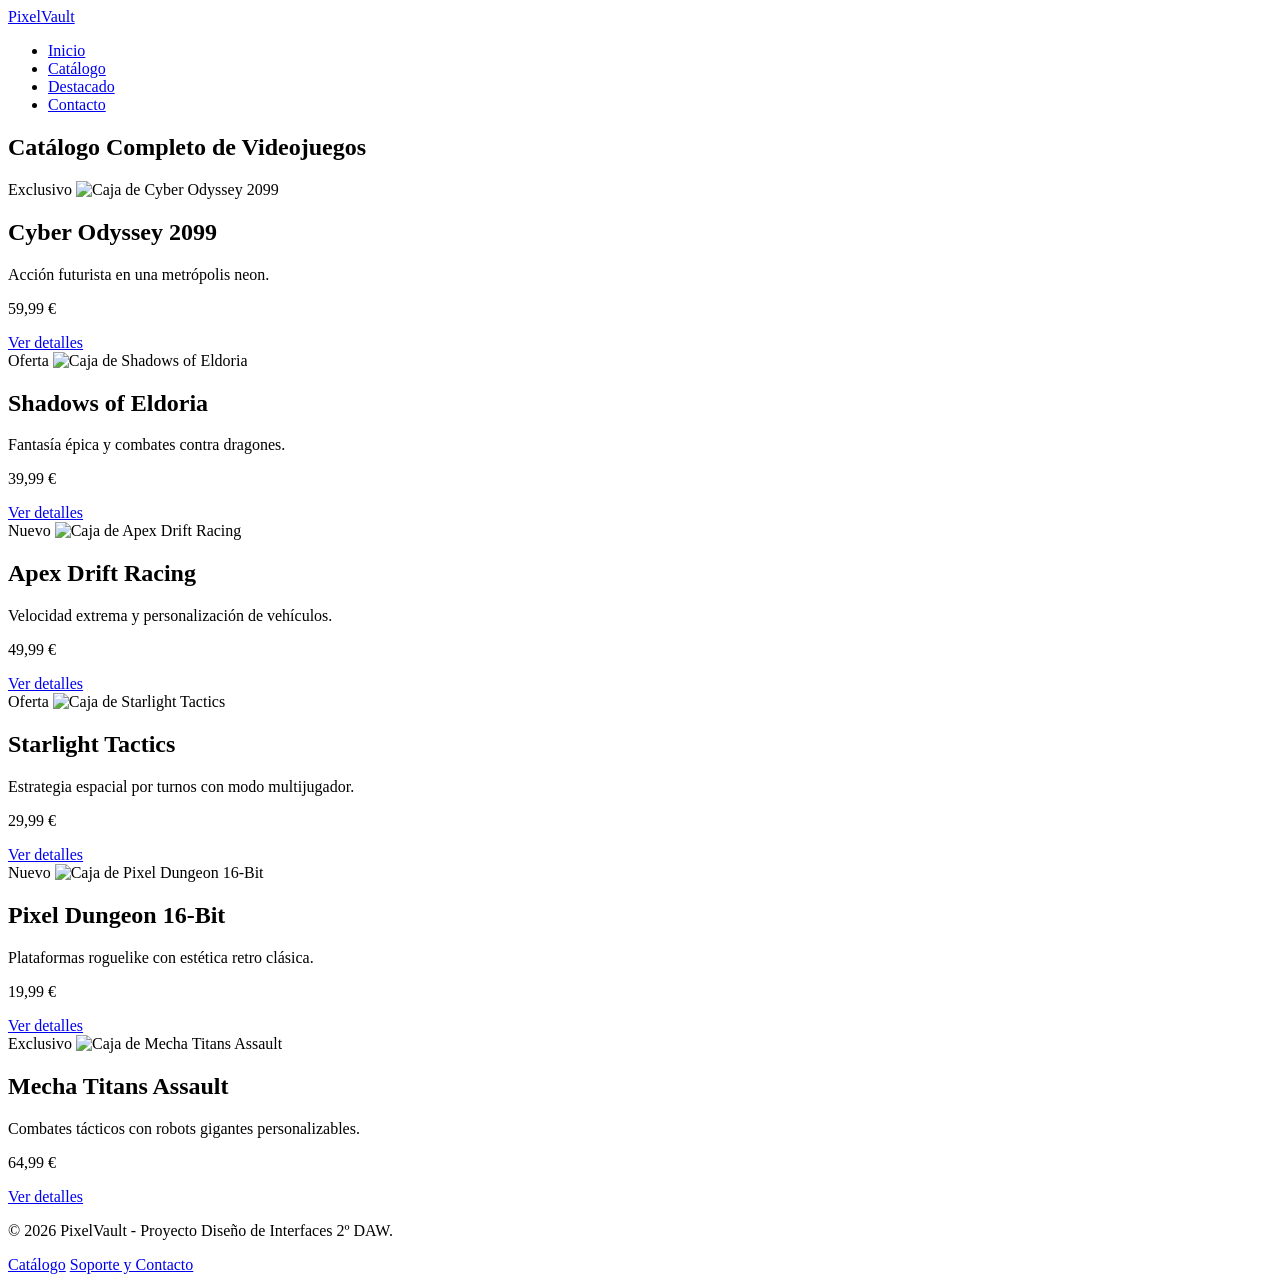
==== catalogo.html @ 3bde00e8 "agregar archivos HTML para catálogo, contacto y producto" ====
<!DOCTYPE html>
<html lang="es">
<head>
  <meta charset="UTF-8">
  <meta name="viewport" content="width=device-width, initial-scale=1.0">
  <title>PixelVault - Catálogo</title>
  <link rel="stylesheet" href="css/main.css">
</head>
<body>
  <header class="header">
    <div class="header__container">
      <a href="index.html" class="header__logo">PixelVault</a>
      <nav aria-label="Navegación principal">
        <ul class="header__nav-list">
          <li><a href="index.html" class="header__nav-link">Inicio</a></li>
          <li><a href="catalogo.html" class="header__nav-link header__nav-link--active">Catálogo</a></li>
          <li><a href="producto.html" class="header__nav-link">Destacado</a></li>
          <li><a href="contacto.html" class="header__nav-link">Contacto</a></li>
        </ul>
      </nav>
    </div>
  </header>

  <main class="main-container">
    <section class="section">
      <h1 class="section__title">Catálogo Completo de Videojuegos</h1>
      <div class="catalog-grid">
        <article class="card card--destacada">
          <span class="card__badge card__badge--exclusivo">Exclusivo</span>
          <img src="https://picsum.photos/seed/game1/400/250" alt="Caja de Cyber Odyssey 2099" class="card__image">
          <div class="card__body">
            <h2 class="card__title">Cyber Odyssey 2099</h2>
            <p class="card__description">Acción futurista en una metrópolis neon.</p>
            <p class="card__price">59,99 €</p>
            <a href="producto.html" class="button button--primary">Ver detalles</a>
          </div>
        </article>

        <article class="card">
          <span class="card__badge card__badge--oferta">Oferta</span>
          <img src="https://picsum.photos/seed/game2/400/250" alt="Caja de Shadows of Eldoria" class="card__image">
          <div class="card__body">
            <h2 class="card__title">Shadows of Eldoria</h2>
            <p class="card__description">Fantasía épica y combates contra dragones.</p>
            <p class="card__price">39,99 €</p>
            <a href="producto.html" class="button button--secondary">Ver detalles</a>
          </div>
        </article>

        <article class="card">
          <span class="card__badge card__badge--nuevo">Nuevo</span>
          <img src="https://picsum.photos/seed/game3/400/250" alt="Caja de Apex Drift Racing" class="card__image">
          <div class="card__body">
            <h2 class="card__title">Apex Drift Racing</h2>
            <p class="card__description">Velocidad extrema y personalización de vehículos.</p>
            <p class="card__price">49,99 €</p>
            <a href="producto.html" class="button button--secondary">Ver detalles</a>
          </div>
        </article>

        <article class="card">
          <span class="card__badge card__badge--oferta">Oferta</span>
          <img src="https://picsum.photos/seed/game4/400/250" alt="Caja de Starlight Tactics" class="card__image">
          <div class="card__body">
            <h2 class="card__title">Starlight Tactics</h2>
            <p class="card__description">Estrategia espacial por turnos con modo multijugador.</p>
            <p class="card__price">29,99 €</p>
            <a href="producto.html" class="button button--secondary">Ver detalles</a>
          </div>
        </article>

        <article class="card">
          <span class="card__badge card__badge--nuevo">Nuevo</span>
          <img src="https://picsum.photos/seed/game5/400/250" alt="Caja de Pixel Dungeon 16-Bit" class="card__image">
          <div class="card__body">
            <h2 class="card__title">Pixel Dungeon 16-Bit</h2>
            <p class="card__description">Plataformas roguelike con estética retro clásica.</p>
            <p class="card__price">19,99 €</p>
            <a href="producto.html" class="button button--secondary">Ver detalles</a>
          </div>
        </article>

        <article class="card card--destacada">
          <span class="card__badge card__badge--exclusivo">Exclusivo</span>
          <img src="https://picsum.photos/seed/game6/400/250" alt="Caja de Mecha Titans Assault" class="card__image">
          <div class="card__body">
            <h2 class="card__title">Mecha Titans Assault</h2>
            <p class="card__description">Combates tácticos con robots gigantes personalizables.</p>
            <p class="card__price">64,99 €</p>
            <a href="producto.html" class="button button--primary">Ver detalles</a>
          </div>
        </article>
      </div>
    </section>
  </main>

  <footer class="footer">
    <div class="footer__container">
      <p class="footer__copy">&copy; 2026 PixelVault - Proyecto Diseño de Interfaces 2º DAW.</p>
      <div class="footer__links">
        <a href="catalogo.html" class="footer__link">Catálogo</a>
        <a href="contacto.html" class="footer__link">Soporte y Contacto</a>
      </div>
    </div>
  </footer>
</body>
</html>
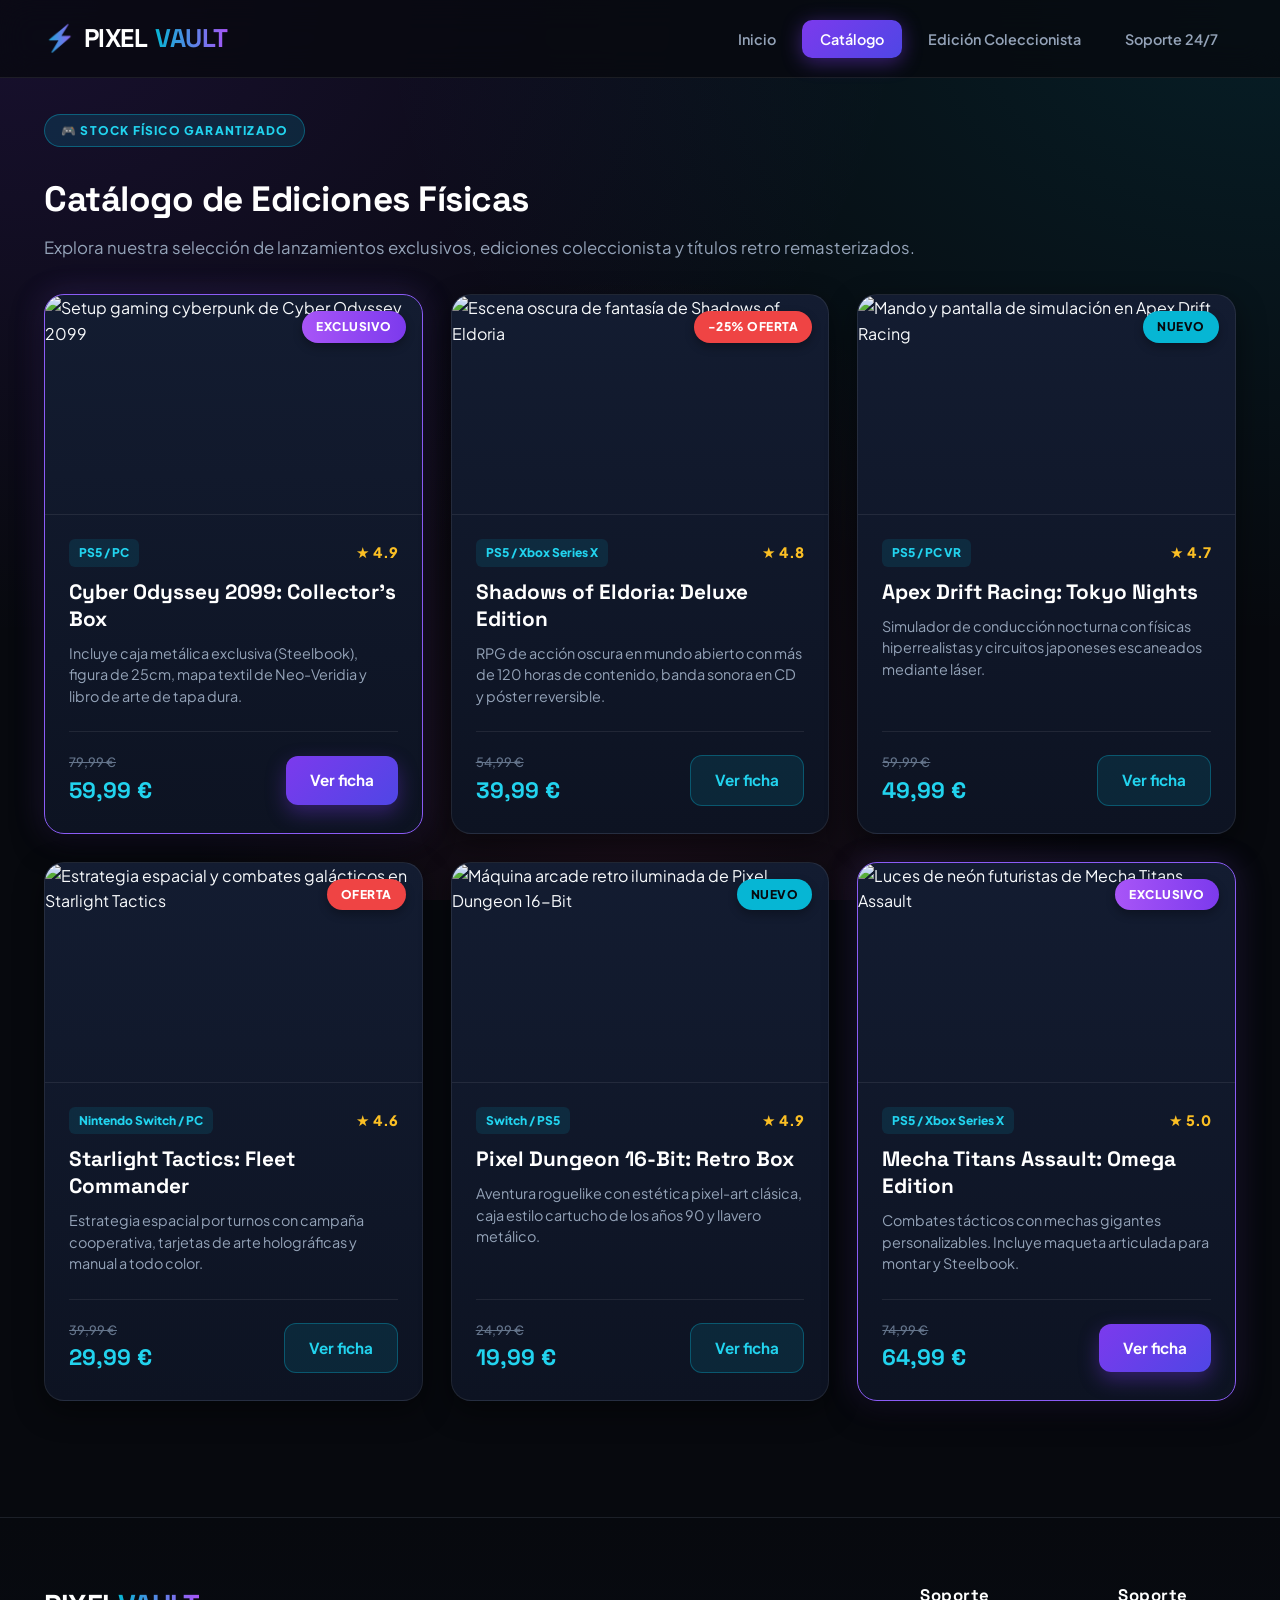
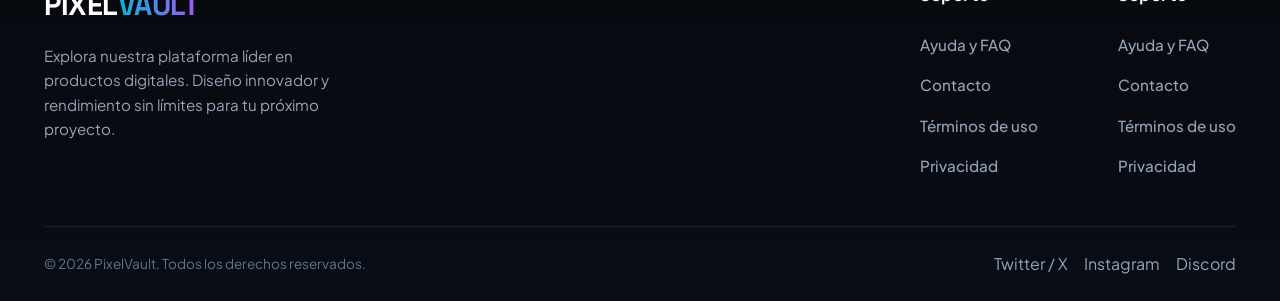
==== commit 0e4078a8: "ultimos cambios realizados" ====
--- a/catalogo.html
+++ b/catalogo.html
@@ -3,105 +3,222 @@
 <head>
   <meta charset="UTF-8">
   <meta name="viewport" content="width=device-width, initial-scale=1.0">
-  <title>PixelVault - Catálogo</title>
+  <title>PixelVault — Catálogo Completo</title>
+  <link rel="preconnect" href="https://fonts.googleapis.com">
+  <link rel="preconnect" href="https://fonts.gstatic.com" crossorigin>
+  <link href="https://fonts.googleapis.com/css2?family=Plus+Jakarta+Sans:wght@400;500;600;700&family=Space+Grotesk:wght@700;800&display=swap" rel="stylesheet">
   <link rel="stylesheet" href="css/main.css">
 </head>
 <body>
+
+
   <header class="header">
     <div class="header__container">
-      <a href="index.html" class="header__logo">PixelVault</a>
+      <a href="index.html" class="header__logo">
+        <span class="header__logo-icon">⚡</span> PIXEL<span>VAULT</span>
+      </a>
       <nav aria-label="Navegación principal">
         <ul class="header__nav-list">
           <li><a href="index.html" class="header__nav-link">Inicio</a></li>
           <li><a href="catalogo.html" class="header__nav-link header__nav-link--active">Catálogo</a></li>
-          <li><a href="producto.html" class="header__nav-link">Destacado</a></li>
-          <li><a href="contacto.html" class="header__nav-link">Contacto</a></li>
+          <li><a href="producto.html" class="header__nav-link">Edición Coleccionista</a></li>
+          <li><a href="contacto.html" class="header__nav-link">Soporte 24/7</a></li>
         </ul>
       </nav>
     </div>
   </header>
 
+ 
   <main class="main-container">
+    
     <section class="section">
-      <h1 class="section__title">Catálogo Completo de Videojuegos</h1>
+      <div class="section__header">
+        <div>
+          <span class="hero__tag">🎮 STOCK FÍSICO GARANTIZADO</span>
+          <h1 class="section__title">Catálogo de Ediciones Físicas</h1>
+          <p class="section__subtitle">Explora nuestra selección de lanzamientos exclusivos, ediciones coleccionista y títulos retro remasterizados.</p>
+        </div>
+      </div>
+
+    
       <div class="catalog-grid">
+        
+      
         <article class="card card--destacada">
           <span class="card__badge card__badge--exclusivo">Exclusivo</span>
-          <img src="https://picsum.photos/seed/game1/400/250" alt="Caja de Cyber Odyssey 2099" class="card__image">
-          <div class="card__body">
-            <h2 class="card__title">Cyber Odyssey 2099</h2>
-            <p class="card__description">Acción futurista en una metrópolis neon.</p>
-            <p class="card__price">59,99 €</p>
-            <a href="producto.html" class="button button--primary">Ver detalles</a>
-          </div>
-        </article>
-
+          <img src="https://images.unsplash.com/photo-1542751371-adc38448a05e?auto=format&fit=crop&w=800&q=80" alt="Setup gaming cyberpunk de Cyber Odyssey 2099" class="card__image">
+          <div class="card__body">
+            <div class="card__meta">
+              <span class="card__platform">PS5 / PC</span>
+              <span class="card__rating">★ 4.9</span>
+            </div>
+            <h2 class="card__title">Cyber Odyssey 2099: Collector's Box</h2>
+            <p class="card__description">Incluye caja metálica exclusiva (Steelbook), figura de 25cm, mapa textil de Neo-Veridia y libro de arte de tapa dura.</p>
+            <div class="card__footer">
+              <div class="card__price-box">
+                <span class="card__old-price">79,99 €</span>
+                <span class="card__price">59,99 €</span>
+              </div>
+              <a href="producto.html" class="button button--primary">Ver ficha</a>
+            </div>
+          </div>
+        </article>
+
+       
+        <article class="card">
+          <span class="card__badge card__badge--oferta">-25% Oferta</span>
+          <img src="https://images.unsplash.com/photo-1511512578047-dfb367046420?auto=format&fit=crop&w=800&q=80" alt="Escena oscura de fantasía de Shadows of Eldoria" class="card__image">
+          <div class="card__body">
+            <div class="card__meta">
+              <span class="card__platform">PS5 / Xbox Series X</span>
+              <span class="card__rating">★ 4.8</span>
+            </div>
+            <h2 class="card__title">Shadows of Eldoria: Deluxe Edition</h2>
+            <p class="card__description">RPG de acción oscura en mundo abierto con más de 120 horas de contenido, banda sonora en CD y póster reversible.</p>
+            <div class="card__footer">
+              <div class="card__price-box">
+                <span class="card__old-price">54,99 €</span>
+                <span class="card__price">39,99 €</span>
+              </div>
+              <a href="producto.html" class="button button--secondary">Ver ficha</a>
+            </div>
+          </div>
+        </article>
+
+       
+        <article class="card">
+          <span class="card__badge card__badge--nuevo">Nuevo</span>
+          <img src="https://images.unsplash.com/photo-1552820728-8b83bb6b773f?auto=format&fit=crop&w=800&q=80" alt="Mando y pantalla de simulación en Apex Drift Racing" class="card__image">
+          <div class="card__body">
+            <div class="card__meta">
+              <span class="card__platform">PS5 / PC VR</span>
+              <span class="card__rating">★ 4.7</span>
+            </div>
+            <h2 class="card__title">Apex Drift Racing: Tokyo Nights</h2>
+            <p class="card__description">Simulador de conducción nocturna con físicas hiperrealistas y circuitos japoneses escaneados mediante láser.</p>
+            <div class="card__footer">
+              <div class="card__price-box">
+                <span class="card__old-price">59,99 €</span>
+                <span class="card__price">49,99 €</span>
+              </div>
+              <a href="producto.html" class="button button--secondary">Ver ficha</a>
+            </div>
+          </div>
+        </article>
+
+        
         <article class="card">
           <span class="card__badge card__badge--oferta">Oferta</span>
-          <img src="https://picsum.photos/seed/game2/400/250" alt="Caja de Shadows of Eldoria" class="card__image">
-          <div class="card__body">
-            <h2 class="card__title">Shadows of Eldoria</h2>
-            <p class="card__description">Fantasía épica y combates contra dragones.</p>
-            <p class="card__price">39,99 €</p>
-            <a href="producto.html" class="button button--secondary">Ver detalles</a>
+          <img src="https://images.unsplash.com/photo-1614294149010-950b698f72c0?auto=format&fit=crop&w=800&q=80" alt="Estrategia espacial y combates galácticos en Starlight Tactics" class="card__image">
+          <div class="card__body">
+            <div class="card__meta">
+              <span class="card__platform">Nintendo Switch / PC</span>
+              <span class="card__rating">★ 4.6</span>
+            </div>
+            <h2 class="card__title">Starlight Tactics: Fleet Commander</h2>
+            <p class="card__description">Estrategia espacial por turnos con campaña cooperativa, tarjetas de arte holográficas y manual a todo color.</p>
+            <div class="card__footer">
+              <div class="card__price-box">
+                <span class="card__old-price">39,99 €</span>
+                <span class="card__price">29,99 €</span>
+              </div>
+              <a href="producto.html" class="button button--secondary">Ver ficha</a>
+            </div>
           </div>
         </article>
 
         <article class="card">
           <span class="card__badge card__badge--nuevo">Nuevo</span>
-          <img src="https://picsum.photos/seed/game3/400/250" alt="Caja de Apex Drift Racing" class="card__image">
-          <div class="card__body">
-            <h2 class="card__title">Apex Drift Racing</h2>
-            <p class="card__description">Velocidad extrema y personalización de vehículos.</p>
-            <p class="card__price">49,99 €</p>
-            <a href="producto.html" class="button button--secondary">Ver detalles</a>
-          </div>
-        </article>
-
-        <article class="card">
-          <span class="card__badge card__badge--oferta">Oferta</span>
-          <img src="https://picsum.photos/seed/game4/400/250" alt="Caja de Starlight Tactics" class="card__image">
-          <div class="card__body">
-            <h2 class="card__title">Starlight Tactics</h2>
-            <p class="card__description">Estrategia espacial por turnos con modo multijugador.</p>
-            <p class="card__price">29,99 €</p>
-            <a href="producto.html" class="button button--secondary">Ver detalles</a>
-          </div>
-        </article>
-
-        <article class="card">
-          <span class="card__badge card__badge--nuevo">Nuevo</span>
-          <img src="https://picsum.photos/seed/game5/400/250" alt="Caja de Pixel Dungeon 16-Bit" class="card__image">
-          <div class="card__body">
-            <h2 class="card__title">Pixel Dungeon 16-Bit</h2>
-            <p class="card__description">Plataformas roguelike con estética retro clásica.</p>
-            <p class="card__price">19,99 €</p>
-            <a href="producto.html" class="button button--secondary">Ver detalles</a>
-          </div>
-        </article>
-
+          <img src="https://images.unsplash.com/photo-1550745165-9bc0b252726f?auto=format&fit=crop&w=800&q=80" alt="Máquina arcade retro iluminada de Pixel Dungeon 16-Bit" class="card__image">
+          <div class="card__body">
+            <div class="card__meta">
+              <span class="card__platform">Switch / PS5</span>
+              <span class="card__rating">★ 4.9</span>
+            </div>
+            <h2 class="card__title">Pixel Dungeon 16-Bit: Retro Box</h2>
+            <p class="card__description">Aventura roguelike con estética pixel-art clásica, caja estilo cartucho de los años 90 y llavero metálico.</p>
+            <div class="card__footer">
+              <div class="card__price-box">
+                <span class="card__old-price">24,99 €</span>
+                <span class="card__price">19,99 €</span>
+              </div>
+              <a href="producto.html" class="button button--secondary">Ver ficha</a>
+            </div>
+          </div>
+        </article>
+
+      
         <article class="card card--destacada">
           <span class="card__badge card__badge--exclusivo">Exclusivo</span>
-          <img src="https://picsum.photos/seed/game6/400/250" alt="Caja de Mecha Titans Assault" class="card__image">
-          <div class="card__body">
-            <h2 class="card__title">Mecha Titans Assault</h2>
-            <p class="card__description">Combates tácticos con robots gigantes personalizables.</p>
-            <p class="card__price">64,99 €</p>
-            <a href="producto.html" class="button button--primary">Ver detalles</a>
-          </div>
-        </article>
+          <img src="https://images.unsplash.com/photo-1563089145-599997674d42?auto=format&fit=crop&w=800&q=80" alt="Luces de neón futuristas de Mecha Titans Assault" class="card__image">
+          <div class="card__body">
+            <div class="card__meta">
+              <span class="card__platform">PS5 / Xbox Series X</span>
+              <span class="card__rating">★ 5.0</span>
+            </div>
+            <h2 class="card__title">Mecha Titans Assault: Omega Edition</h2>
+            <p class="card__description">Combates tácticos con mechas gigantes personalizables. Incluye maqueta articulada para montar y Steelbook.</p>
+            <div class="card__footer">
+              <div class="card__price-box">
+                <span class="card__old-price">74,99 €</span>
+                <span class="card__price">64,99 €</span>
+              </div>
+              <a href="producto.html" class="button button--primary">Ver ficha</a>
+            </div>
+          </div>
+        </article>
+
       </div>
     </section>
+
   </main>
 
-  <footer class="footer">
-    <div class="footer__container">
-      <p class="footer__copy">&copy; 2026 PixelVault - Proyecto Diseño de Interfaces 2º DAW.</p>
-      <div class="footer__links">
-        <a href="catalogo.html" class="footer__link">Catálogo</a>
-        <a href="contacto.html" class="footer__link">Soporte y Contacto</a>
+ 
+<footer class="footer">
+  <div class="footer__container">
+    
+    <div class="footer__top">
+      
+      <div class="footer__brand">
+        <a href="index.html" class="footer__logo">PIXEL<span>VAULT</span></a>
+        <p class="footer__desc">
+          Explora nuestra plataforma líder en productos digitales. Diseño innovador y rendimiento sin límites para tu próximo proyecto.
+        </p>
+      </div>
+      
+      
+      <div class="footer__links-grid">
+        <div class="footer__nav">
+          <h4 class="footer__nav-title">Soporte</h4>
+          <a href="ayuda.html" class="footer__link">Ayuda y FAQ</a>
+          <a href="contacto.html" class="footer__link">Contacto</a>
+          <a href="terminos.html" class="footer__link">Términos de uso</a>
+          <a href="privacidad.html" class="footer__link">Privacidad</a>
+        </div>
+        
+        <div class="footer__nav">
+  <h4 class="footer__nav-title">Soporte</h4>
+  <a href="ayuda.html" class="footer__link">Ayuda y FAQ</a>
+  <a href="contacto.html" class="footer__link">Contacto</a>
+  <a href="terminos.html" class="footer__link">Términos de uso</a>
+  <a href="privacidad.html" class="footer__link">Privacidad</a>
+</div>
       </div>
     </div>
-  </footer>
+    
+   
+    <div class="footer__bottom">
+      <p class="footer__copy">&copy; 2026 PixelVault. Todos los derechos reservados.</p>
+      
+      <div class="footer__socials">
+        <a href="#" class="footer__social-link">Twitter / X</a>
+        <a href="#" class="footer__social-link">Instagram</a>
+        <a href="#" class="footer__social-link">Discord</a>
+      </div>
+    </div>
+    
+  </div>
+</footer>
+
 </body>
 </html>
--- a/css/main.css
+++ b/css/main.css
@@ -0,0 +1,825 @@
+/* ================= VARIABLES Y RESET ================= */
+@import url('https://fonts.googleapis.com/css2?family=Plus+Jakarta+Sans:wght@400;500;600;700&family=Space+Grotesk:wght@700;800&display=swap');
+
+* {
+  margin: 0;
+  padding: 0;
+  box-sizing: border-box;
+}
+
+html {
+  scroll-behavior: smooth;
+}
+
+body {
+  font-family: 'Plus Jakarta Sans', system-ui, -apple-system, sans-serif;
+  font-size: 16px;
+  background-color: #07090e;
+  background-image: 
+    radial-gradient(at 0% 0%, rgba(124, 58, 237, 0.15) 0px, transparent 50%),
+    radial-gradient(at 100% 0%, rgba(6, 182, 212, 0.12) 0px, transparent 50%),
+    radial-gradient(at 50% 100%, rgba(236, 72, 153, 0.08) 0px, transparent 50%);
+  background-attachment: fixed;
+  color: #f8fafc;
+  line-height: 1.6;
+  min-height: 100vh;
+  display: flex;
+  flex-direction: column;
+}
+
+a { text-decoration: none; color: inherit; }
+ul { list-style: none; }
+img { max-width: 100%; display: block; }
+
+.main-container {
+  width: 100%;
+  max-width: 1240px;
+  margin: 0 auto;
+  padding: 36px 24px;
+  flex: 1;
+}
+
+/* ================= HEADER ================= */
+.header {
+  background-color: rgba(7, 9, 14, 0.75);
+  backdrop-filter: blur(16px);
+  -webkit-backdrop-filter: blur(16px);
+  border-bottom: 1px solid rgba(255, 255, 255, 0.08);
+  padding: 18px 0;
+  position: sticky;
+  top: 0;
+  z-index: 1000;
+}
+
+.header__container {
+  max-width: 1240px;
+  margin: 0 auto;
+  padding: 0 24px;
+  display: flex;
+  justify-content: space-between;
+  align-items: center;
+}
+
+.header__logo {
+  font-family: 'Space Grotesk', sans-serif;
+  font-size: 1.6rem;
+  font-weight: 800;
+  letter-spacing: -0.5px;
+  color: #ffffff;
+  display: flex;
+  align-items: center;
+  gap: 8px;
+}
+
+.header__logo span {
+  background: linear-gradient(90deg, #06b6d4, #a855f7);
+  -webkit-background-clip: text;
+  -webkit-text-fill-color: transparent;
+}
+
+.header__nav-list {
+  display: flex;
+  align-items: center;
+  gap: 8px;
+}
+
+.header__nav-link {
+  color: #94a3b8;
+  font-weight: 600;
+  font-size: 0.9rem;
+  padding: 10px 18px;
+  border-radius: 10px;
+  transition: all 0.2s ease;
+}
+
+.header__nav-link:hover {
+  color: #ffffff;
+  background-color: rgba(255, 255, 255, 0.06);
+}
+
+.header__nav-link--active {
+  color: #ffffff;
+  background: linear-gradient(135deg, #7c3aed 0%, #4f46e5 100%);
+  box-shadow: 0 4px 20px rgba(124, 58, 237, 0.45);
+}
+
+/* ================= HERO ================= */
+.hero {
+  position: relative;
+  background: 
+    radial-gradient(circle at 80% 20%, rgba(6, 182, 212, 0.2), transparent 40%),
+    radial-gradient(circle at 20% 80%, rgba(124, 58, 237, 0.25), transparent 45%),
+    linear-gradient(145deg, #111827 0%, #090d16 100%);
+  border: 1px solid rgba(124, 58, 237, 0.35);
+  border-radius: 24px;
+  padding: 72px 32px;
+  text-align: center;
+  margin-bottom: 64px;
+  box-shadow: 0 25px 60px rgba(0, 0, 0, 0.65), inset 0 1px 0 rgba(255, 255, 255, 0.1);
+}
+
+.hero__tag {
+  display: inline-block;
+  background: rgba(6, 182, 212, 0.15);
+  color: #22d3ee;
+  border: 1px solid rgba(6, 182, 212, 0.4);
+  padding: 6px 16px;
+  border-radius: 99px;
+  font-size: 0.75rem;
+  font-weight: 800;
+  letter-spacing: 1.2px;
+  text-transform: uppercase;
+  margin-bottom: 24px;
+}
+
+.hero__title {
+  font-family: 'Space Grotesk', sans-serif;
+  font-size: 3.4rem;
+  font-weight: 800;
+  line-height: 1.1;
+  max-width: 820px;
+  margin: 0 auto 20px;
+  color: #ffffff;
+  letter-spacing: -1px;
+}
+
+.hero__subtitle {
+  font-size: 1.15rem;
+  color: #94a3b8;
+  max-width: 640px;
+  margin: 0 auto 36px;
+}
+
+.hero__actions {
+  display: flex;
+  justify-content: center;
+  gap: 16px;
+  margin-bottom: 48px;
+  flex-wrap: wrap;
+}
+
+.hero__stats {
+  display: flex;
+  justify-content: center;
+  gap: 64px;
+  padding-top: 32px;
+  border-top: 1px solid rgba(255, 255, 255, 0.08);
+}
+
+.hero__stat-item {
+  display: flex;
+  flex-direction: column;
+  align-items: center;
+}
+
+.hero__stat-number {
+  font-family: 'Space Grotesk', sans-serif;
+  font-size: 2.2rem;
+  font-weight: 800;
+  color: #22d3ee;
+  line-height: 1.1;
+}
+
+.hero__stat-label {
+  font-size: 0.85rem;
+  color: #94a3b8;
+  font-weight: 500;
+  text-transform: uppercase;
+  letter-spacing: 1px;
+  margin-top: 4px;
+}
+
+/* ================= BOTONES ================= */
+.button {
+  display: inline-flex;
+  align-items: center;
+  justify-content: center;
+  padding: 12px 24px;
+  border-radius: 12px;
+  font-weight: 700;
+  font-size: 0.95rem;
+  cursor: pointer;
+  border: none;
+  transition: all 0.25s ease;
+}
+
+.button:hover { transform: translateY(-3px); }
+
+.button--primary {
+  background: linear-gradient(135deg, #7c3aed 0%, #4f46e5 100%);
+  color: #ffffff;
+  box-shadow: 0 8px 20px rgba(124, 58, 237, 0.35);
+}
+.button--primary:hover {
+  box-shadow: 0 12px 28px rgba(124, 58, 237, 0.6);
+  filter: brightness(1.1);
+}
+
+.button--secondary {
+  background-color: rgba(6, 182, 212, 0.12);
+  color: #22d3ee;
+  border: 1px solid rgba(6, 182, 212, 0.35);
+}
+.button--secondary:hover {
+  background-color: #06b6d4;
+  color: #07090e;
+  box-shadow: 0 8px 20px rgba(6, 182, 212, 0.35);
+}
+
+/* ================= SECCIONES Y GRID ================= */
+.section { margin-bottom: 80px; }
+
+.section__header {
+  display: flex;
+  justify-content: space-between;
+  align-items: flex-end;
+  margin-bottom: 32px;
+  flex-wrap: wrap;
+  gap: 16px;
+}
+
+.section__title {
+  font-family: 'Space Grotesk', sans-serif;
+  font-size: 2.2rem;
+  font-weight: 800;
+  color: #ffffff;
+  letter-spacing: -0.5px;
+}
+
+.section__subtitle {
+  color: #94a3b8;
+  font-size: 1.05rem;
+  margin-top: 8px;
+}
+
+.catalog-grid {
+  display: grid;
+  grid-template-columns: repeat(auto-fit, minmax(300px, 1fr));
+  gap: 28px;
+}
+
+/* ================= CARDS ================= */
+.card {
+  background: linear-gradient(180deg, #131c31 0%, #0d1322 100%);
+  border: 1px solid rgba(255, 255, 255, 0.08);
+  border-radius: 20px;
+  overflow: hidden;
+  position: relative;
+  display: flex;
+  flex-direction: column;
+  transition: all 0.3s ease;
+  box-shadow: 0 10px 30px rgba(0, 0, 0, 0.45);
+}
+.card:hover {
+  transform: translateY(-8px);
+  border-color: rgba(34, 211, 238, 0.5);
+  box-shadow: 0 20px 40px rgba(0, 0, 0, 0.7), 0 0 25px rgba(6, 182, 212, 0.15);
+}
+.card--destacada {
+  border: 1.5px solid #8b5cf6;
+  box-shadow: 0 10px 30px rgba(0,0,0,0.5), 0 0 30px rgba(139, 92, 246, 0.22);
+}
+
+.card__image {
+  width: 100%;
+  height: 220px;
+  object-fit: cover;
+  border-bottom: 1px solid rgba(255, 255, 255, 0.08);
+}
+
+
+.card__badge {
+  position: absolute;
+  top: 16px;
+  right: 16px;
+  padding: 6px 14px;
+  border-radius: 20px;
+  font-size: 0.75rem;
+  font-weight: 800;
+  text-transform: uppercase;
+  letter-spacing: 0.5px;
+  z-index: 10;
+  box-shadow: 0 4px 10px rgba(0,0,0,0.3);
+}
+.card__badge--exclusivo { background: linear-gradient(90deg, #a855f7, #7c3aed); color: white; }
+.card__badge--oferta { background: #ef4444; color: white; }
+.card__badge--nuevo { background: #06b6d4; color: #07090e; }
+
+.card__body {
+  padding: 24px;
+  display: flex;
+  flex-direction: column;
+  flex-grow: 1;
+}
+
+.card__meta {
+  display: flex;
+  justify-content: space-between;
+  align-items: center;
+  font-size: 0.75rem;
+  font-weight: 800;
+  margin-bottom: 12px;
+}
+
+.card__platform {
+  color: #22d3ee;
+  background: rgba(6, 182, 212, 0.12);
+  padding: 4px 10px;
+  border-radius: 6px;
+}
+
+.card__rating { color: #fbbf24; font-size: 0.9rem; }
+
+.card__title {
+  font-family: 'Space Grotesk', sans-serif;
+  font-size: 1.3rem;
+  font-weight: 700;
+  color: #ffffff;
+  line-height: 1.3;
+  margin-bottom: 10px;
+}
+
+
+.card__description {
+  color: #94a3b8;
+  font-size: 0.9rem;
+  margin-bottom: 24px;
+  line-height: 1.5;
+}
+
+.card__footer {
+  margin-top: auto;
+  display: flex;
+  justify-content: space-between;
+  align-items: center;
+  border-top: 1px solid rgba(255, 255, 255, 0.08);
+  padding-top: 20px;
+}
+
+.card__price-box {
+  display: flex;
+  flex-direction: column;
+}
+
+.card__old-price {
+  color: #64748b;
+  font-size: 0.8rem;
+  text-decoration: line-through;
+  font-weight: 500;
+}
+
+.card__price {
+  color: #22d3ee;
+  font-size: 1.4rem;
+  font-weight: 800;
+  font-family: 'Space Grotesk', sans-serif;
+}
+
+
+.features-bar {
+  display: grid;
+  grid-template-columns: repeat(auto-fit, minmax(250px, 1fr));
+  gap: 32px;
+  background: rgba(13, 19, 34, 0.6);
+  border: 1px solid rgba(255, 255, 255, 0.08);
+  border-radius: 24px;
+  padding: 40px;
+  backdrop-filter: blur(10px);
+}
+
+.features-bar__item {
+  display: flex;
+  align-items: flex-start;
+  gap: 16px;
+}
+
+.features-bar__icon {
+  font-size: 2rem;
+  background: rgba(255, 255, 255, 0.03);
+  padding: 12px;
+  border-radius: 16px;
+  border: 1px solid rgba(255, 255, 255, 0.05);
+}
+
+.features-bar__title {
+  color: #ffffff;
+  font-family: 'Space Grotesk', sans-serif;
+  font-size: 1.15rem;
+  margin-bottom: 6px;
+}
+
+.features-bar__text {
+  color: #94a3b8;
+  font-size: 0.9rem;
+  line-height: 1.5;
+}
+
+
+.footer {
+  background: linear-gradient(180deg, #07090e 0%, #090d16 100%);
+  border-top: 1px solid rgba(255, 255, 255, 0.08);
+  padding: 64px 0 24px;
+  margin-top: auto;
+}
+
+.footer__container {
+  width: 100%;
+  max-width: 1240px;
+  margin: 0 auto;
+  padding: 0 24px;
+}
+
+.footer__top {
+  display: flex;
+  flex-wrap: wrap;
+  justify-content: space-between;
+  gap: 48px;
+  margin-bottom: 48px;
+}
+
+.footer__brand { max-width: 320px; }
+
+.footer__logo {
+  font-family: 'Space Grotesk', sans-serif;
+  font-size: 1.8rem;
+  font-weight: 800;
+  letter-spacing: -0.5px;
+  color: #ffffff;
+  display: flex;
+  align-items: center;
+  margin-bottom: 16px;
+}
+
+.footer__logo span {
+  background: linear-gradient(90deg, #06b6d4, #a855f7);
+  -webkit-background-clip: text;
+  -webkit-text-fill-color: transparent;
+}
+
+.footer__desc { color: #94a3b8; font-size: 0.95rem; line-height: 1.6; }
+
+.footer__links-grid {
+  display: flex;
+  gap: 80px;
+  flex-wrap: wrap;
+}
+
+.footer__nav {
+  display: flex;
+  flex-direction: column;
+  gap: 16px;
+}
+
+.footer__nav-title {
+  color: #ffffff;
+  font-family: 'Space Grotesk', sans-serif;
+  font-weight: 700;
+  font-size: 1.05rem;
+  letter-spacing: 0.5px;
+  margin-bottom: 8px;
+}
+
+.footer__link {
+  color: #94a3b8;
+  font-size: 0.95rem;
+  font-weight: 500;
+  transition: all 0.2s ease;
+}
+
+.footer__link:hover { color: #22d3ee; transform: translateX(4px); }
+
+.footer__bottom {
+  border-top: 1px solid rgba(255, 255, 255, 0.08);
+  padding-top: 24px;
+  display: flex;
+  justify-content: space-between;
+  align-items: center;
+  flex-wrap: wrap;
+  gap: 16px;
+}
+
+.footer__copy { color: #64748b; font-size: 0.85rem; }
+
+.footer__socials { display: flex; gap: 16px; }
+
+.footer__social-link { color: #94a3b8; transition: color 0.2s ease; }
+.footer__social-link:hover { color: #a855f7; }
+
+
+@media (max-width: 900px) {
+  .hero__title { font-size: 2.5rem; }
+  .hero__stats { gap: 32px; flex-wrap: wrap; }
+  .header__nav-list { display: none; /* Menú hamburguesa necesario en el futuro */ }
+}
+
+@media (max-width: 600px) {
+  .hero__title { font-size: 2rem; }
+  .section__header { flex-direction: column; align-items: flex-start; }
+  .footer__top { flex-direction: column; }
+  .footer__links-grid { gap: 40px; flex-direction: column; }
+  .footer__bottom { flex-direction: column; text-align: center; }
+}
+
+.product-detail {
+  display: grid;
+  grid-template-columns: 1fr 1fr;
+  gap: 48px;
+  align-items: start;
+  background: rgba(13, 19, 34, 0.5);
+  border: 1px solid rgba(124, 58, 237, 0.2);
+  border-radius: 24px;
+  padding: 40px;
+  margin: 40px 0;
+  backdrop-filter: blur(10px);
+}
+
+.product-detail__image {
+  width: 100%;
+  border-radius: 16px;
+  box-shadow: 0 20px 40px rgba(0, 0, 0, 0.5), 0 0 30px rgba(124, 58, 237, 0.15);
+  object-fit: cover;
+}
+
+.product-detail__info {
+  display: flex;
+  flex-direction: column;
+  gap: 20px;
+}
+
+
+.product-detail__info .card__title {
+  font-size: 2.5rem;
+  margin: 0;
+  line-height: 1.2;
+}
+
+.product-detail__info .card__price {
+  font-size: 2.2rem;
+  margin: 0;
+}
+
+.product-detail__info .card__description {
+  font-size: 1.1rem;
+  color: #94a3b8;
+  line-height: 1.7;
+}
+
+
+.product-detail__info ul {
+  list-style: none;
+  padding: 20px;
+  margin: 10px 0;
+  background: rgba(0, 0, 0, 0.4);
+  border-radius: 12px;
+  border: 1px solid rgba(255, 255, 255, 0.05);
+}
+
+.product-detail__info ul li {
+  padding: 12px 0;
+  border-bottom: 1px solid rgba(255, 255, 255, 0.05);
+  color: #cbd5e1;
+  font-size: 1.05rem;
+}
+
+.product-detail__info ul li:last-child {
+  border-bottom: none;
+}
+
+.product-detail__info ul li strong {
+  color: #fff;
+  display: inline-block;
+  min-width: 100px;
+}
+
+/* Contenedor de los botones */
+.product-detail__info > div:last-child {
+  display: flex;
+  gap: 16px;
+  margin-top: 10px;
+}
+
+/* Ajustes para móviles */
+@media (max-width: 900px) {
+  .product-detail {
+    grid-template-columns: 1fr;
+    padding: 24px;
+    gap: 32px;
+  }
+  
+  .product-detail__info .card__title {
+    font-size: 2rem;
+  }
+  
+  .product-detail__info > div:last-child {
+    flex-direction: column;
+  }
+}
+
+.contact-section {
+  background: rgba(13, 19, 34, 0.5);
+  border: 1px solid rgba(124, 58, 237, 0.2);
+  border-radius: 24px;
+  padding: 40px;
+  margin: 40px auto;
+  max-width: 600px;
+  backdrop-filter: blur(10px);
+}
+
+.contact-form {
+  display: flex;
+  flex-direction: column;
+  gap: 20px;
+  margin-top: 24px;
+}
+
+.form-group {
+  display: flex;
+  flex-direction: column;
+  gap: 8px;
+}
+
+.form-group label {
+  color: #cbd5e1;
+  font-weight: 600;
+  font-size: 0.95rem;
+}
+
+.form-group input,
+.form-group textarea {
+  background: rgba(0, 0, 0, 0.4);
+  border: 1px solid rgba(255, 255, 255, 0.1);
+  border-radius: 8px;
+  padding: 12px 16px;
+  color: #fff;
+  font-family: inherit;
+  font-size: 1rem;
+  transition: all 0.3s ease;
+}
+
+.form-group input:focus,
+.form-group textarea:focus {
+  outline: none;
+  border-color: #22d3ee;
+  background: rgba(0, 0, 0, 0.6);
+  box-shadow: 0 0 10px rgba(34, 211, 238, 0.2);
+}
+
+.text-section {
+  background: rgba(13, 19, 34, 0.4);
+  border: 1px solid rgba(255, 255, 255, 0.08);
+  border-radius: 24px;
+  padding: 48px;
+  margin: 40px auto;
+  max-width: 800px;
+  backdrop-filter: blur(10px);
+}
+
+.text-section h1 {
+  font-family: 'Space Grotesk', sans-serif;
+  font-size: 2.5rem;
+  color: #ffffff;
+  margin-bottom: 24px;
+  text-align: center;
+}
+
+.text-section h2 {
+  font-family: 'Space Grotesk', sans-serif;
+  font-size: 1.5rem;
+  color: #22d3ee;
+  margin-top: 32px;
+  margin-bottom: 16px;
+}
+
+.text-section p, .text-section ul {
+  color: #94a3b8;
+  margin-bottom: 16px;
+  font-size: 1.05rem;
+  line-height: 1.7;
+}
+
+.text-section ul {
+  padding-left: 24px;
+}
+
+/* Acordeón para las FAQ */
+.faq-item {
+  background: rgba(0, 0, 0, 0.4);
+  border: 1px solid rgba(255, 255, 255, 0.1);
+  border-radius: 12px;
+  margin-bottom: 16px;
+  overflow: hidden;
+  transition: all 0.3s ease;
+}
+
+.faq-item summary {
+  padding: 20px;
+  font-weight: 700;
+  color: #ffffff;
+  cursor: pointer;
+  list-style: none; 
+  display: flex;
+  justify-content: space-between;
+  align-items: center;
+}
+
+.faq-item summary::-webkit-details-marker {
+  display: none; 
+}
+
+.faq-item summary:after {
+  content: "+";
+  color: #22d3ee;
+  font-size: 1.5rem;
+}
+
+.faq-item[open] summary:after {
+  content: "-";
+  color: #a855f7;
+}
+
+.faq-item p {
+  padding: 0 20px 20px;
+  margin: 0;
+  border-top: 1px solid rgba(255, 255, 255, 0.05);
+  padding-top: 16px;
+}
+
+.text-section {
+  background: rgba(13, 19, 34, 0.4);
+  border: 1px solid rgba(255, 255, 255, 0.08);
+  border-radius: 24px;
+  padding: 48px;
+  margin: 40px auto;
+  max-width: 800px;
+  backdrop-filter: blur(10px);
+}
+
+.text-section h1 {
+  font-family: 'Space Grotesk', sans-serif;
+  font-size: 2.5rem;
+  color: #ffffff;
+  margin-bottom: 24px;
+  text-align: center;
+}
+
+.text-section h2 {
+  font-family: 'Space Grotesk', sans-serif;
+  font-size: 1.5rem;
+  color: #22d3ee;
+  margin-top: 32px;
+  margin-bottom: 16px;
+}
+
+.text-section p, .text-section ul {
+  color: #94a3b8;
+  margin-bottom: 16px;
+  font-size: 1.05rem;
+  line-height: 1.7;
+}
+
+.text-section ul {
+  padding-left: 24px;
+}
+
+/* Acordeón para las FAQ */
+.faq-item {
+  background: rgba(0, 0, 0, 0.4);
+  border: 1px solid rgba(255, 255, 255, 0.1);
+  border-radius: 12px;
+  margin-bottom: 16px;
+  overflow: hidden;
+  transition: all 0.3s ease;
+}
+
+.faq-item summary {
+  padding: 20px;
+  font-weight: 700;
+  color: #ffffff;
+  cursor: pointer;
+  list-style: none; 
+  display: flex;
+  justify-content: space-between;
+  align-items: center;
+}
+
+.faq-item summary::-webkit-details-marker {
+  display: none; 
+}
+
+.faq-item summary:after {
+  content: "+";
+  color: #22d3ee;
+  font-size: 1.5rem;
+}
+
+.faq-item[open] summary:after {
+  content: "-";
+  color: #a855f7;
+}
+
+.faq-item p {
+  padding: 0 20px 20px;
+  margin: 0;
+  border-top: 1px solid rgba(255, 255, 255, 0.05);
+  padding-top: 16px;
+}
